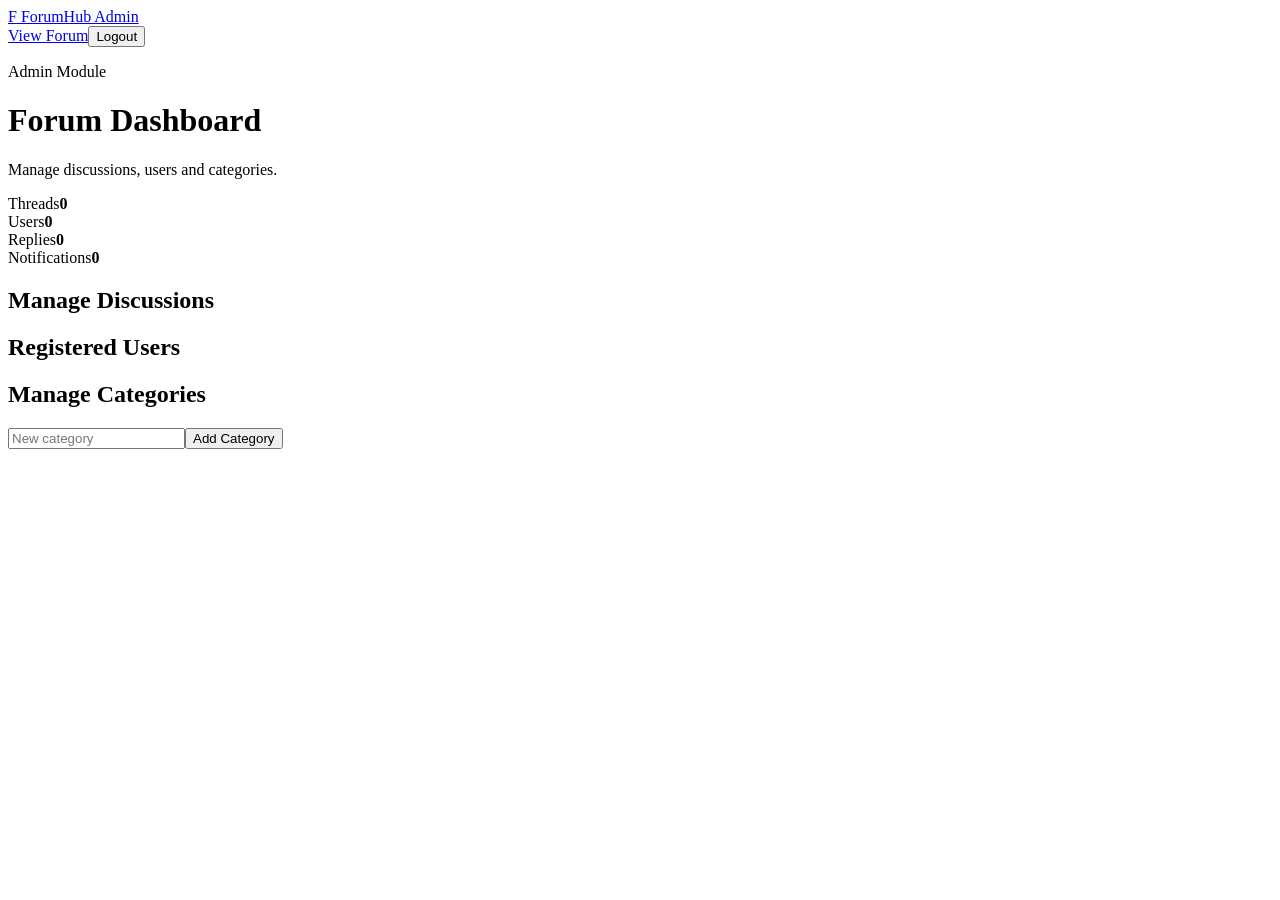
==== admin.html @ 9071fd98 "Add files via upload" ====
<!DOCTYPE html><html><head><meta charset="UTF-8"><meta name="viewport" content="width=device-width,initial-scale=1.0"><title>Admin Dashboard | ForumHub</title><link rel="stylesheet" href="css/style.css"></head>
<body><header class="navbar"><a class="brand" href="index.html"><span class="logo">F</span> ForumHub Admin</a><nav><a href="index.html">View Forum</a><button id="logout" class="btn small danger">Logout</button></nav></header>
<main class="admin"><p class="eyebrow">Admin Module</p><h1>Forum Dashboard</h1><p class="muted">Manage discussions, users and categories.</p>
<div class="dash"><div><span>Threads</span><b id="threadsN">0</b></div><div><span>Users</span><b id="usersN">0</b></div><div><span>Replies</span><b id="repliesN">0</b></div><div><span>Notifications</span><b id="notifsN">0</b></div></div>
<section class="admin-panel"><h2>Manage Discussions</h2><div id="adminThreads"></div></section>
<section class="admin-panel"><h2>Registered Users</h2><div id="adminUsers"></div></section>
<section class="admin-panel"><h2>Manage Categories</h2><form id="catForm" class="inline-form"><input id="catName" required placeholder="New category"><button class="btn primary">Add Category</button></form><div id="cats" class="chips"></div></section>
</main><script src="js/admin.js"></script></body></html>
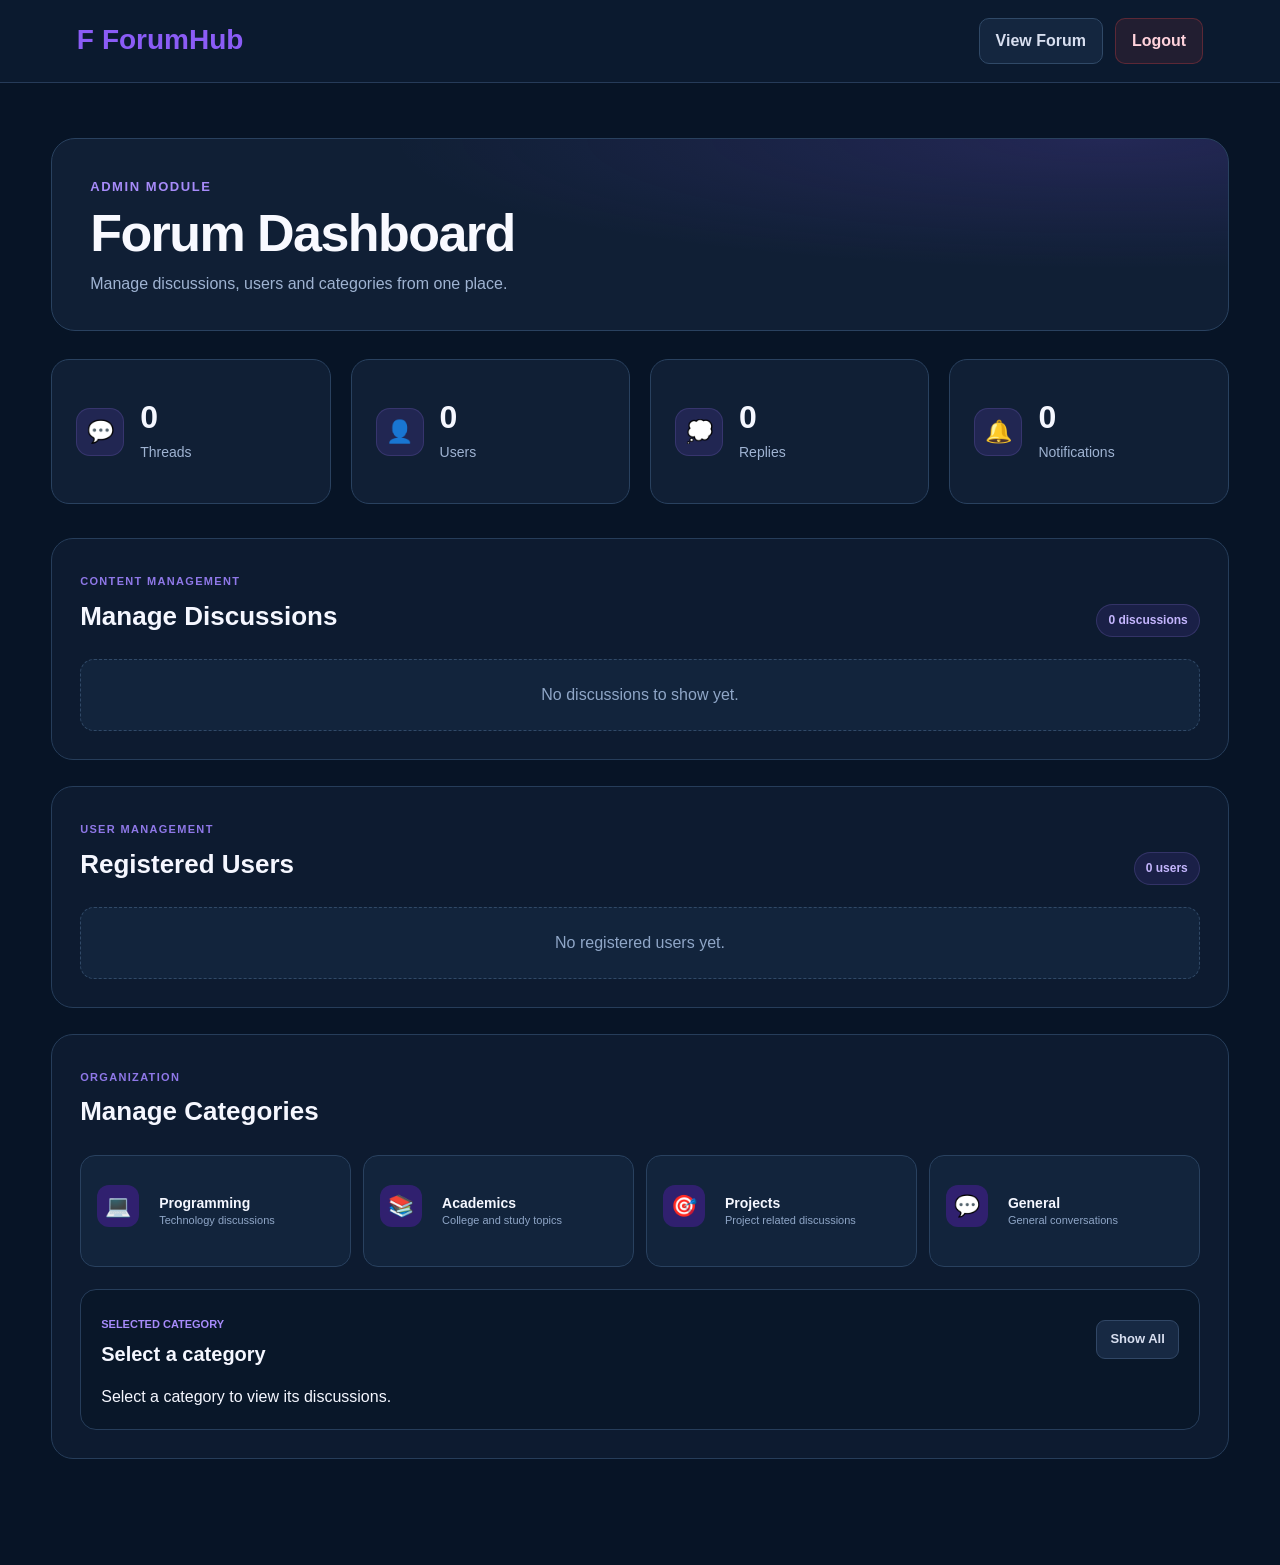
==== commit e60323f4: "Fix discussion flows and polish forum interfaces Connect thread creation, replies, voting, following" ====
--- a/admin.html
+++ b/admin.html
@@ -1,8 +1,224 @@
-<!DOCTYPE html><html><head><meta charset="UTF-8"><meta name="viewport" content="width=device-width,initial-scale=1.0"><title>Admin Dashboard | ForumHub</title><link rel="stylesheet" href="css/style.css"></head>
-<body><header class="navbar"><a class="brand" href="index.html"><span class="logo">F</span> ForumHub Admin</a><nav><a href="index.html">View Forum</a><button id="logout" class="btn small danger">Logout</button></nav></header>
-<main class="admin"><p class="eyebrow">Admin Module</p><h1>Forum Dashboard</h1><p class="muted">Manage discussions, users and categories.</p>
-<div class="dash"><div><span>Threads</span><b id="threadsN">0</b></div><div><span>Users</span><b id="usersN">0</b></div><div><span>Replies</span><b id="repliesN">0</b></div><div><span>Notifications</span><b id="notifsN">0</b></div></div>
-<section class="admin-panel"><h2>Manage Discussions</h2><div id="adminThreads"></div></section>
-<section class="admin-panel"><h2>Registered Users</h2><div id="adminUsers"></div></section>
-<section class="admin-panel"><h2>Manage Categories</h2><form id="catForm" class="inline-form"><input id="catName" required placeholder="New category"><button class="btn primary">Add Category</button></form><div id="cats" class="chips"></div></section>
-</main><script src="js/admin.js"></script></body></html>+<!DOCTYPE html>
+<html lang="en">
+<head>
+    <meta charset="UTF-8">
+    <meta name="viewport" content="width=device-width, initial-scale=1.0">
+    <title>ForumHub Admin</title>
+    <link rel="stylesheet" href="css/style.css">
+</head>
+
+<body>
+
+<header class="navbar admin-navbar">
+    <a href="index.html" class="brand">
+        <span class="brand-f">F</span>
+        <span>Forum<span>Hub</span></span>
+    </a>
+
+    <div class="nav-right">
+        <a href="index.html">View Forum</a>
+        <button id="logoutBtn" class="logout-btn">Logout</button>
+    </div>
+</header>
+
+
+<main class="admin-container">
+
+    <!-- ADMIN HERO -->
+    <section class="admin-header">
+        <p class="eyebrow">ADMIN MODULE</p>
+
+        <h1>Forum Dashboard</h1>
+
+        <p class="admin-intro">
+            Manage discussions, users and categories from one place.
+        </p>
+    </section>
+
+
+    <!-- STATISTICS -->
+    <section class="admin-stats">
+
+        <div class="admin-stat">
+            <div class="icon">💬</div>
+            <div>
+                <span class="count" id="threadsCount">0</span>
+                <p class="title">Threads</p>
+            </div>
+        </div>
+
+        <div class="admin-stat">
+            <div class="icon">👤</div>
+            <div>
+                <span class="count" id="usersCount">0</span>
+                <p class="title">Users</p>
+            </div>
+        </div>
+
+        <div class="admin-stat">
+            <div class="icon">💭</div>
+            <div>
+                <span class="count" id="repliesCount">0</span>
+                <p class="title">Replies</p>
+            </div>
+        </div>
+
+        <div class="admin-stat">
+            <div class="icon">🔔</div>
+            <div>
+                <span class="count" id="notificationsCount">0</span>
+                <p class="title">Notifications</p>
+            </div>
+        </div>
+
+    </section>
+
+
+    <!-- DISCUSSION MANAGEMENT -->
+    <section class="admin-panel">
+
+        <div class="section-heading">
+            <div>
+                <p class="eyebrow">CONTENT MANAGEMENT</p>
+                <h2>Manage Discussions</h2>
+            </div>
+
+            <span id="discussionCountLabel" class="section-count">
+                0 discussions
+            </span>
+        </div>
+
+        <div id="discussionList" class="admin-list">
+            <!-- JavaScript loads discussions here -->
+        </div>
+
+    </section>
+
+
+    <!-- USER MANAGEMENT -->
+    <section class="admin-panel">
+
+        <div class="section-heading">
+            <div>
+                <p class="eyebrow">USER MANAGEMENT</p>
+                <h2>Registered Users</h2>
+            </div>
+
+            <span id="userCountLabel" class="section-count">
+                0 users
+            </span>
+        </div>
+
+        <div id="userList" class="admin-list">
+            <!-- JavaScript loads users here -->
+        </div>
+
+    </section>
+
+
+    <!-- CATEGORY MANAGEMENT -->
+    <section class="admin-panel category-section">
+
+        <div class="section-heading">
+            <div>
+                <p class="eyebrow">ORGANIZATION</p>
+                <h2>Manage Categories</h2>
+            </div>
+        </div>
+
+
+        <div class="admin-category-grid">
+
+            <button
+                class="admin-category-card"
+                data-category="Programming">
+
+                <div class="category-icon">💻</div>
+
+                <div>
+                    <h3>Programming</h3>
+                    <p>Technology discussions</p>
+                </div>
+
+            </button>
+
+
+            <button
+                class="admin-category-card"
+                data-category="Academics">
+
+                <div class="category-icon">📚</div>
+
+                <div>
+                    <h3>Academics</h3>
+                    <p>College and study topics</p>
+                </div>
+
+            </button>
+
+
+            <button
+                class="admin-category-card"
+                data-category="Projects">
+
+                <div class="category-icon">🎯</div>
+
+                <div>
+                    <h3>Projects</h3>
+                    <p>Project related discussions</p>
+                </div>
+
+            </button>
+
+
+            <button
+                class="admin-category-card"
+                data-category="General">
+
+                <div class="category-icon">💬</div>
+
+                <div>
+                    <h3>General</h3>
+                    <p>General conversations</p>
+                </div>
+
+            </button>
+
+        </div>
+
+
+        <!-- CATEGORY RESULTS -->
+        <div id="categoryResults" class="admin-category-results">
+
+            <div class="category-results-header">
+                <div>
+                    <p class="eyebrow">SELECTED CATEGORY</p>
+                    <h2 id="selectedCategory">
+                        Select a category
+                    </h2>
+                </div>
+
+                <button
+                    id="showAllBtn"
+                    class="secondary-btn">
+                    Show All
+                </button>
+            </div>
+
+            <div id="categoryDiscussionList">
+                <div class="empty-box">
+                    Select a category to view its discussions.
+                </div>
+            </div>
+
+        </div>
+
+    </section>
+
+</main>
+
+
+<script src="js/admin.js"></script>
+
+</body>
+</html>
--- a/css/style.css
+++ b/css/style.css
@@ -0,0 +1,1613 @@
+/* =========================================
+   FORUMHUB - COMPLETE CSS
+   ========================================= */
+
+* {
+    margin: 0;
+    padding: 0;
+    box-sizing: border-box;
+}
+
+html {
+    scroll-behavior: smooth;
+}
+
+body {
+    font-family: Arial, Helvetica, sans-serif;
+    background: #071426;
+    color: #f5f7ff;
+    min-height: 100vh;
+    line-height: 1.6;
+}
+
+/* =========================================
+   GENERAL
+   ========================================= */
+
+a {
+    color: inherit;
+    text-decoration: none;
+}
+
+button,
+input,
+select,
+textarea {
+    font-family: inherit;
+}
+
+button {
+    cursor: pointer;
+}
+
+.container {
+    width: min(1200px, 92%);
+    margin: 0 auto;
+}
+
+/* =========================================
+   NAVBAR
+   ========================================= */
+
+.navbar {
+    width: 100%;
+    min-height: 82px;
+    padding: 18px 6%;
+    display: flex;
+    align-items: center;
+    justify-content: space-between;
+    background: #0b1a2f;
+    border-bottom: 1px solid #263b59;
+    position: relative;
+    z-index: 10;
+}
+
+.brand {
+    display: flex;
+    align-items: center;
+    gap: 8px;
+    color: #ffffff;
+    font-size: 28px;
+    font-weight: 800;
+}
+
+.brand span,
+.brand .logo {
+    color: #8b5cf6;
+}
+
+.nav-links {
+    display: flex;
+    align-items: center;
+    gap: 30px;
+}
+
+.nav-links a {
+    color: #d8dff0;
+    font-size: 17px;
+    font-weight: 600;
+    transition: 0.2s ease;
+}
+
+.nav-links a:hover {
+    color: #9b7cff;
+}
+
+/* =========================================
+   BUTTONS
+   ========================================= */
+
+.btn {
+    display: inline-flex;
+    align-items: center;
+    justify-content: center;
+    min-height: 48px;
+    padding: 12px 25px;
+    border: none;
+    border-radius: 14px;
+    background: linear-gradient(135deg, #8b5cf6, #7c4ee8);
+    color: #ffffff;
+    font-size: 16px;
+    font-weight: 700;
+    transition: 0.2s ease;
+}
+
+.btn:hover {
+    transform: translateY(-2px);
+    box-shadow: 0 10px 25px rgba(124, 78, 232, 0.25);
+}
+
+.btn-secondary {
+    background: #172943;
+    border: 1px solid #314766;
+    color: #ffffff;
+}
+
+.btn-danger {
+    background: #351823;
+    border: 1px solid #63303f;
+    color: #ff8fa5;
+}
+
+.btn-small {
+    min-height: 40px;
+    padding: 9px 18px;
+    border-radius: 10px;
+    font-size: 14px;
+}
+
+/* =========================================
+   HOME / HERO
+   ========================================= */
+
+.hero {
+    width: min(1200px, 92%);
+    margin: 0 auto;
+    padding: 75px 0 45px;
+}
+
+.eyebrow {
+    display: inline-block;
+    margin-bottom: 22px;
+    color: #a78bfa;
+    font-size: 18px;
+    font-weight: 700;
+}
+
+.hero h1 {
+    max-width: 850px;
+    margin-bottom: 24px;
+    color: #f8f9ff;
+    font-size: clamp(52px, 7vw, 86px);
+    line-height: 1.03;
+    font-weight: 800;
+    letter-spacing: -2px;
+}
+
+.hero h1 span {
+    color: #8b5cf6;
+}
+
+.hero p {
+    max-width: 900px;
+    margin-bottom: 28px;
+    color: #9fb3d2;
+    font-size: 20px;
+}
+
+.hero-actions {
+    display: flex;
+    flex-wrap: wrap;
+    gap: 12px;
+}
+
+/* =========================================
+   STAT CARDS
+   ========================================= */
+
+.stats {
+    width: min(1200px, 92%);
+    margin: 0 auto;
+    padding: 20px 0 70px;
+
+    display: grid;
+    grid-template-columns: repeat(3, 1fr);
+    gap: 28px;
+}
+
+.stat-card {
+    min-height: 210px;
+    padding: 34px;
+    background: #101f35;
+    border: 1px solid #29415f;
+    border-radius: 28px;
+    display: flex;
+    flex-direction: column;
+    justify-content: center;
+}
+
+.stat-card .number {
+    margin-bottom: 12px;
+    color: #f6f7ff;
+    font-size: 48px;
+    font-weight: 800;
+}
+
+.stat-card .label {
+    color: #9db4d5;
+    font-size: 19px;
+}
+
+/* =========================================
+   SECTION
+   ========================================= */
+
+.section {
+    width: min(1200px, 92%);
+    margin: 0 auto;
+    padding: 40px 0 70px;
+}
+
+.section-label {
+    margin-bottom: 8px;
+    color: #a78bfa;
+    font-size: 18px;
+    font-weight: 800;
+    letter-spacing: 2px;
+    text-transform: uppercase;
+}
+
+.section h2 {
+    margin-bottom: 25px;
+    color: #f5f7ff;
+    font-size: 42px;
+    line-height: 1.15;
+}
+
+/* =========================================
+   SEARCH / FILTER AREA
+   THIS FIXES THE BOTTOM-LEFT SECTION
+   ========================================= */
+
+.search-bar {
+    width: 100%;
+    margin: 20px 0 35px;
+
+    display: flex;
+    align-items: center;
+    gap: 14px;
+    flex-wrap: wrap;
+}
+
+.search-bar input {
+    width: min(500px, 100%);
+    height: 52px;
+    padding: 0 18px;
+
+    background: #101f35;
+    color: #ffffff;
+
+    border: 1px solid #334c6d;
+    border-radius: 12px;
+
+    outline: none;
+    font-size: 16px;
+
+    transition: 0.2s ease;
+}
+
+.search-bar input::placeholder {
+    color: #7f96b8;
+}
+
+.search-bar input:focus {
+    border-color: #8b5cf6;
+    box-shadow: 0 0 0 3px rgba(139, 92, 246, 0.15);
+}
+
+.search-bar select {
+    min-width: 190px;
+    height: 52px;
+    padding: 0 42px 0 16px;
+
+    background: #101f35;
+    color: #ffffff;
+
+    border: 1px solid #334c6d;
+    border-radius: 12px;
+
+    outline: none;
+    font-size: 16px;
+
+    cursor: pointer;
+}
+
+.search-bar select:focus {
+    border-color: #8b5cf6;
+}
+
+.search-bar option {
+    background: #101f35;
+    color: #ffffff;
+}
+
+.search-bar button {
+    height: 52px;
+    padding: 0 25px;
+
+    background: #8b5cf6;
+    color: #ffffff;
+
+    border: none;
+    border-radius: 12px;
+
+    font-size: 16px;
+    font-weight: 700;
+
+    transition: 0.2s ease;
+}
+
+.search-bar button:hover {
+    background: #7c4ee8;
+    transform: translateY(-1px);
+}
+
+/* =========================================
+   LATEST DISCUSSIONS
+   ========================================= */
+
+.discussions-grid {
+    display: grid;
+    grid-template-columns: repeat(2, minmax(0, 1fr));
+    gap: 24px;
+}
+
+.discussion-card {
+    display: block;
+    min-width: 0;
+    padding: 28px;
+    color: inherit;
+    text-decoration: none;
+    cursor: pointer;
+
+    background: #101f35;
+    border: 1px solid #29415f;
+    border-radius: 22px;
+
+    transition: 0.2s ease;
+}
+
+.discussion-card:hover {
+    border-color: #7652d8;
+    transform: translateY(-3px);
+}
+
+.category-badge {
+    display: inline-flex;
+    align-items: center;
+
+    padding: 7px 14px;
+    margin-bottom: 18px;
+
+    background: rgba(124, 78, 232, 0.15);
+    color: #a78bfa;
+
+    border-radius: 999px;
+
+    font-size: 14px;
+    font-weight: 700;
+}
+
+.discussion-card h3 {
+    margin-bottom: 12px;
+
+    color: #f5f7ff;
+    font-size: 25px;
+    line-height: 1.25;
+
+    overflow-wrap: anywhere;
+}
+
+.discussion-card p {
+    margin-bottom: 18px;
+    color: #9fb3d2;
+}
+
+.discussion-meta {
+    color: #8299ba;
+    font-size: 14px;
+}
+
+.discussion-actions {
+    display: flex;
+    flex-wrap: wrap;
+    gap: 10px;
+    margin-top: 22px;
+}
+
+/* =========================================
+   CATEGORY CARDS
+   ========================================= */
+
+.categories {
+    width: min(1200px, 92%);
+    margin: 0 auto;
+    padding: 30px 0 70px;
+}
+
+.category-grid {
+    display: grid;
+    grid-template-columns: repeat(2, minmax(0, 1fr));
+    gap: 24px;
+}
+
+.category-card {
+    min-height: 150px;
+    padding: 30px;
+
+    display: flex;
+    align-items: center;
+    gap: 25px;
+
+    background: #152842;
+    border: 1px solid #304967;
+    border-radius: 24px;
+
+    transition: 0.2s ease;
+}
+
+.category-card:hover {
+    border-color: #8b5cf6;
+    transform: translateY(-3px);
+}
+
+.category-icon {
+    width: 76px;
+    height: 76px;
+    flex-shrink: 0;
+
+    display: flex;
+    align-items: center;
+    justify-content: center;
+
+    background: #30206f;
+    border-radius: 18px;
+
+    font-size: 38px;
+}
+
+.category-info {
+    min-width: 0;
+}
+
+.category-info h3 {
+    margin-bottom: 8px;
+    color: #ffffff;
+    font-size: 25px;
+}
+
+.category-info p {
+    color: #9db4d5;
+    font-size: 17px;
+}
+
+/* =========================================
+   FORMS
+   ========================================= */
+
+.form-container {
+    width: min(800px, 92%);
+    margin: 50px auto;
+    padding: 35px;
+
+    background: #101f35;
+    border: 1px solid #29415f;
+    border-radius: 24px;
+}
+
+.form-group {
+    margin-bottom: 22px;
+}
+
+.form-group label {
+    display: block;
+    margin-bottom: 8px;
+
+    color: #e9edfa;
+    font-size: 15px;
+    font-weight: 700;
+}
+
+.form-group input,
+.form-group select,
+.form-group textarea {
+    width: 100%;
+    padding: 14px 16px;
+
+    background: #0b192d;
+    color: #ffffff;
+
+    border: 1px solid #334c6d;
+    border-radius: 12px;
+
+    outline: none;
+    font-size: 16px;
+}
+
+.form-group input,
+.form-group select {
+    height: 50px;
+}
+
+.form-group textarea {
+    min-height: 150px;
+    resize: vertical;
+}
+
+.form-group input:focus,
+.form-group select:focus,
+.form-group textarea:focus {
+    border-color: #8b5cf6;
+    box-shadow: 0 0 0 3px rgba(139, 92, 246, 0.12);
+}
+
+.create-card .form-actions {
+    display: flex;
+    align-items: center;
+    justify-content: flex-start;
+    flex-wrap: wrap;
+    gap: 12px;
+    margin-top: 28px;
+}
+
+.create-card .form-actions .secondary-btn,
+.create-card .form-actions .primary-btn {
+    min-height: 46px;
+    display: inline-flex;
+    align-items: center;
+    justify-content: center;
+    padding: 11px 22px;
+    border-radius: 10px;
+    font: inherit;
+    font-weight: 700;
+    text-decoration: none;
+    cursor: pointer;
+    transition: transform 0.2s ease, background 0.2s ease, border-color 0.2s ease;
+}
+
+.create-card .form-actions .secondary-btn {
+    color: #d8dff0;
+    background: #172943;
+    border: 1px solid #314766;
+}
+
+.create-card .form-actions .primary-btn {
+    color: #ffffff;
+    background: linear-gradient(135deg, #8b5cf6, #7c4ee8);
+    border: 1px solid transparent;
+}
+
+.create-card .form-actions .secondary-btn:hover,
+.create-card .form-actions .primary-btn:hover {
+    transform: translateY(-2px);
+}
+
+.create-card .form-actions .secondary-btn:hover {
+    border-color: #8b5cf6;
+}
+
+.create-card .form-actions .primary-btn:hover {
+    box-shadow: 0 8px 20px rgba(124, 78, 232, 0.25);
+}
+
+/* =========================================
+   ADMIN DASHBOARD
+   ========================================= */
+
+.admin-container {
+    width: min(1400px, 92%);
+    margin: 0 auto;
+    padding: 55px 0 80px;
+}
+
+.admin-header {
+    margin-bottom: 35px;
+}
+
+.admin-header .eyebrow {
+    margin-bottom: 12px;
+}
+
+.admin-header h1 {
+    margin-bottom: 12px;
+    font-size: 58px;
+}
+
+.admin-header p {
+    color: #9fb3d2;
+    font-size: 19px;
+}
+
+/* Admin statistic cards */
+
+.admin-stats {
+    display: grid;
+    grid-template-columns: repeat(4, minmax(0, 1fr));
+    gap: 20px;
+    margin-bottom: 35px;
+}
+
+.admin-stat {
+    min-height: 170px;
+    padding: 28px;
+
+    background: #101f35;
+    border: 1px solid #29415f;
+    border-radius: 22px;
+
+    display: flex;
+    flex-direction: column;
+    justify-content: center;
+}
+
+.admin-stat .icon {
+    margin-bottom: 10px;
+    font-size: 28px;
+}
+
+.admin-stat .count {
+    color: #9db4d5;
+    font-size: 34px;
+    font-weight: 800;
+}
+
+.admin-stat .title {
+    color: #f5f7ff;
+    font-size: 18px;
+}
+
+/* Admin content boxes */
+
+.admin-panel {
+    width: 100%;
+    margin-bottom: 30px;
+    padding: 32px;
+
+    background: #101f35;
+    border: 1px solid #29415f;
+    border-radius: 24px;
+}
+
+.admin-panel .section-label {
+    margin-bottom: 12px;
+}
+
+.admin-panel h2 {
+    margin-bottom: 20px;
+    color: #f5f7ff;
+    font-size: 34px;
+}
+
+/* =========================================
+   ADMIN DISCUSSION ITEMS
+   ========================================= */
+
+.admin-list {
+    display: grid;
+    gap: 15px;
+}
+
+.admin-item {
+    padding: 22px;
+
+    background: #14263f;
+    border: 1px solid #2c4665;
+    border-radius: 16px;
+
+    display: flex;
+    align-items: center;
+    justify-content: space-between;
+    gap: 20px;
+}
+
+.admin-item-content {
+    min-width: 0;
+}
+
+.admin-item h3 {
+    margin-bottom: 6px;
+    color: #ffffff;
+    font-size: 20px;
+    overflow-wrap: anywhere;
+}
+
+.admin-item p {
+    color: #91a8c8;
+}
+
+.admin-item-actions {
+    display: flex;
+    flex-shrink: 0;
+    gap: 10px;
+}
+
+/* =========================================
+   ADMIN CATEGORY SECTION
+   ========================================= */
+
+.admin-category-grid {
+    display: grid;
+    grid-template-columns: repeat(2, minmax(0, 1fr));
+    gap: 20px;
+}
+
+.admin-category-card {
+    padding: 24px;
+
+    background: #14263f;
+    border: 1px solid #2c4665;
+    border-radius: 18px;
+
+    display: flex;
+    align-items: center;
+    gap: 20px;
+
+    transition: 0.2s ease;
+}
+
+.admin-category-card:hover {
+    border-color: #8b5cf6;
+    transform: translateY(-2px);
+}
+
+.admin-category-card .category-icon {
+    width: 65px;
+    height: 65px;
+    font-size: 30px;
+}
+
+/* Admin dashboard uses the same cards and colors as the forum. */
+.admin-navbar .nav-right {
+    display: flex;
+    align-items: center;
+    gap: 12px;
+}
+
+.admin-navbar .nav-right > a,
+.admin-navbar .logout-btn {
+    min-height: 42px;
+    display: inline-flex;
+    align-items: center;
+    justify-content: center;
+    padding: 9px 16px;
+    color: #d8dff0;
+    background: #14263f;
+    border: 1px solid #304967;
+    border-radius: 10px;
+    font: inherit;
+    font-weight: 700;
+    text-decoration: none;
+}
+
+.admin-navbar .logout-btn {
+    color: #ffd2dc;
+    background: rgba(239, 68, 68, 0.1);
+    border-color: rgba(239, 68, 68, 0.28);
+}
+
+.admin-navbar .nav-right > a:hover,
+.admin-navbar .logout-btn:hover {
+    border-color: #8b5cf6;
+}
+
+.admin-header {
+    margin-bottom: 28px;
+    padding: 34px 38px;
+    background: radial-gradient(ellipse at 90% 0%, rgba(124, 78, 232, 0.18), transparent 48%), #101f35;
+    border: 1px solid #29415f;
+    border-radius: 24px;
+}
+
+.admin-header .eyebrow {
+    margin-bottom: 8px;
+    color: #a78bfa;
+    font-size: 13px;
+    letter-spacing: 0.12em;
+}
+
+.admin-header h1 {
+    margin: 0 0 8px;
+    color: #f8f9ff;
+    font-size: clamp(36px, 5vw, 52px);
+    line-height: 1.1;
+    letter-spacing: -0.03em;
+}
+
+.admin-header .admin-intro {
+    color: #9fb3d2;
+    font-size: 16px;
+}
+
+.admin-stats {
+    margin-bottom: 34px;
+}
+
+.admin-stat {
+    min-height: 145px;
+    padding: 22px 24px;
+    display: grid;
+    grid-template-columns: 48px 1fr;
+    align-items: center;
+    gap: 16px;
+    background: #101f35;
+    border: 1px solid #29415f;
+    border-radius: 18px;
+    transition: border-color 0.2s ease, transform 0.2s ease;
+}
+
+.admin-stat:hover {
+    transform: translateY(-2px);
+    border-color: #5c4aa0;
+}
+
+.admin-stat .icon {
+    width: 48px;
+    height: 48px;
+    display: grid;
+    place-items: center;
+    margin: 0;
+    background: rgba(124, 78, 232, 0.16);
+    border: 1px solid rgba(167, 139, 250, 0.16);
+    border-radius: 14px;
+    font-size: 22px;
+}
+
+.admin-stat .count {
+    display: block;
+    color: #f5f7ff;
+    font-size: 32px;
+    font-weight: 800;
+    line-height: 1.1;
+}
+
+.admin-stat .title {
+    margin-top: 5px;
+    color: #9fb3d2;
+    font-size: 14px;
+}
+
+.admin-panel {
+    margin-bottom: 26px;
+    padding: 28px;
+    background: #0d1b30;
+    border: 1px solid #263d5a;
+    border-radius: 22px;
+}
+
+.admin-panel .section-heading {
+    align-items: end;
+    margin-bottom: 22px;
+}
+
+.admin-panel .section-heading .eyebrow {
+    margin: 0 0 5px;
+    color: #8f78e8;
+    font-size: 11px;
+    letter-spacing: 0.12em;
+}
+
+.admin-panel .section-heading h2 {
+    margin: 0;
+    color: #f5f7ff;
+    font-size: 26px;
+}
+
+.section-count,
+.admin-role {
+    padding: 6px 11px;
+    color: #c4b5fd;
+    background: rgba(124, 78, 232, 0.12);
+    border: 1px solid rgba(167, 139, 250, 0.18);
+    border-radius: 999px;
+    font-size: 12px;
+    font-weight: 700;
+    white-space: nowrap;
+}
+
+.admin-list {
+    display: grid;
+    gap: 12px;
+}
+
+.admin-item {
+    min-width: 0;
+    padding: 18px 20px;
+    background: #12243c;
+    border: 1px solid #29415f;
+    border-radius: 15px;
+    transition: border-color 0.2s ease;
+}
+
+.admin-item:hover {
+    border-color: #5c4aa0;
+}
+
+.admin-item-content {
+    min-width: 0;
+}
+
+.admin-item-category {
+    margin: 0 0 8px;
+    padding: 4px 9px;
+    font-size: 11px;
+}
+
+.admin-item h3 {
+    margin: 0 0 6px;
+    color: #f5f7ff;
+    font-size: 17px;
+}
+
+.admin-item p {
+    margin: 0 0 8px;
+    color: #9fb3d2;
+    font-size: 13px;
+    line-height: 1.5;
+}
+
+.admin-item p:not(.admin-item-meta) {
+    display: -webkit-box;
+    overflow: hidden;
+    -webkit-box-orient: vertical;
+    -webkit-line-clamp: 2;
+}
+
+.admin-item .admin-item-meta {
+    margin: 0;
+    color: #788eaf;
+    font-size: 12px;
+}
+
+.admin-item-actions {
+    margin-top: 14px;
+}
+
+.admin-user-item {
+    display: flex;
+    align-items: center;
+    gap: 14px;
+}
+
+.admin-user-item .admin-item-content {
+    flex: 1;
+}
+
+.admin-user-item .admin-item-content p {
+    margin: 0;
+}
+
+.admin-user-avatar {
+    width: 42px;
+    height: 42px;
+    flex: 0 0 42px;
+    display: grid;
+    place-items: center;
+    color: #e8e2ff;
+    background: linear-gradient(135deg, #6244bd, #362964);
+    border-radius: 50%;
+    font-weight: 800;
+}
+
+.admin-category-grid {
+    grid-template-columns: repeat(4, minmax(0, 1fr));
+    gap: 12px;
+}
+
+.admin-category-card {
+    width: 100%;
+    min-height: 112px;
+    padding: 16px;
+    text-align: left;
+    color: #f5f7ff;
+    background: #12243c;
+    border: 1px solid #29415f;
+    border-radius: 15px;
+    cursor: pointer;
+}
+
+.admin-category-card .category-icon {
+    width: 42px;
+    height: 42px;
+    margin-bottom: 10px;
+    border-radius: 12px;
+    font-size: 21px;
+}
+
+.admin-category-card h3 {
+    margin: 0 0 3px;
+    font-size: 14px;
+}
+
+.admin-category-card p {
+    color: #8fa6c7;
+    font-size: 11px;
+}
+
+.admin-category-card:hover,
+.admin-category-card:focus-visible {
+    border-color: #8b5cf6;
+    outline: none;
+}
+
+.admin-category-results {
+    margin-top: 22px;
+    padding: 20px;
+    background: rgba(7, 20, 38, 0.6);
+    border: 1px solid #263d5a;
+    border-radius: 16px;
+}
+
+.category-results-header {
+    display: flex;
+    align-items: center;
+    justify-content: space-between;
+    gap: 16px;
+    margin-bottom: 14px;
+}
+
+.category-results-header .eyebrow {
+    margin: 0 0 4px;
+    font-size: 11px;
+}
+
+.category-results-header h2 {
+    margin: 0;
+    font-size: 20px;
+}
+
+.admin-category-results .secondary-btn {
+    min-height: 38px;
+    padding: 8px 13px;
+    color: #d8dff0;
+    background: #172943;
+    border: 1px solid #314766;
+    border-radius: 9px;
+    font: inherit;
+    font-size: 13px;
+    font-weight: 700;
+}
+
+.admin-category-results .secondary-btn:hover {
+    border-color: #8b5cf6;
+}
+
+.category-result-item {
+    display: flex;
+    justify-content: space-between;
+    gap: 14px;
+    padding: 12px 0;
+    color: #e5ebf7;
+    border-top: 1px solid #263d5a;
+}
+
+.category-result-item span {
+    color: #8fa6c7;
+    font-size: 13px;
+}
+
+.admin-empty {
+    padding: 22px;
+    color: #8fa6c7;
+    background: #12243c;
+    border: 1px dashed #304967;
+    border-radius: 14px;
+    text-align: center;
+}
+
+@media (max-width: 900px) {
+    .admin-category-grid { grid-template-columns: repeat(2, minmax(0, 1fr)); }
+}
+
+@media (max-width: 600px) {
+    .admin-container { padding-top: 28px; }
+    .admin-header, .admin-panel { padding: 20px; }
+    .admin-panel .section-heading { align-items: flex-start; flex-direction: column; }
+    .admin-navbar { align-items: center; }
+    .admin-navbar .nav-right { width: auto; }
+    .admin-category-grid { grid-template-columns: 1fr 1fr; }
+    .admin-user-item { flex-wrap: wrap; }
+}
+
+/* =========================================
+   NOTIFICATIONS
+   ========================================= */
+
+.notifications {
+    display: grid;
+    gap: 15px;
+}
+
+.notification {
+    padding: 20px;
+
+    background: #14263f;
+    border: 1px solid #2c4665;
+    border-radius: 16px;
+}
+
+.notification h3 {
+    margin-bottom: 6px;
+    color: #ffffff;
+}
+
+.notification p {
+    color: #91a8c8;
+}
+
+.page-container {
+    width: min(980px, 92%);
+    margin: 0 auto;
+    padding: 56px 0 80px;
+}
+
+.form-section > h1 {
+    margin: 4px 0 10px;
+    color: #f5f7ff;
+    font-size: clamp(34px, 5vw, 48px);
+    line-height: 1.15;
+}
+
+.form-section > p {
+    max-width: 680px;
+    color: #9fb3d2;
+    font-size: 17px;
+}
+
+.hero-badge {
+    display: inline-flex;
+    align-items: center;
+    padding: 7px 13px;
+    color: #c4b5fd;
+    background: rgba(124, 78, 232, 0.15);
+    border: 1px solid rgba(167, 139, 250, 0.2);
+    border-radius: 999px;
+    font-size: 13px;
+    font-weight: 700;
+}
+
+.notification-list {
+    display: grid;
+    gap: 14px;
+    margin-top: 30px;
+}
+
+.notification-item {
+    display: grid;
+    grid-template-columns: 42px minmax(0, 1fr) auto;
+    align-items: start;
+    gap: 16px;
+    padding: 20px 22px;
+    background: #101f35;
+    border: 1px solid #29415f;
+    border-radius: 16px;
+}
+
+.notification-icon,
+.empty-icon {
+    display: grid;
+    place-items: center;
+    width: 42px;
+    height: 42px;
+    color: #c4b5fd;
+    background: rgba(124, 78, 232, 0.16);
+    border-radius: 12px;
+    font-size: 20px;
+}
+
+.notification-content h3 {
+    margin: 1px 0 4px;
+    color: #f5f7ff;
+    font-size: 17px;
+}
+
+.notification-content p {
+    color: #9fb3d2;
+    line-height: 1.5;
+    overflow-wrap: anywhere;
+}
+
+.notification-time {
+    color: #8198b9;
+    font-size: 13px;
+    white-space: nowrap;
+}
+
+.empty-notifications {
+    padding: 36px 24px;
+    text-align: center;
+    background: #101f35;
+    border: 1px dashed #334c6d;
+    border-radius: 16px;
+}
+
+.empty-notifications .empty-icon {
+    margin: 0 auto 14px;
+}
+
+.empty-notifications h3 {
+    margin-bottom: 6px;
+}
+
+.empty-notifications p {
+    color: #9fb3d2;
+}
+
+@media (max-width: 600px) {
+    .page-container { padding-top: 36px; }
+    .notification-item { grid-template-columns: 36px minmax(0, 1fr); padding: 16px; gap: 12px; }
+    .notification-icon { width: 36px; height: 36px; }
+    .notification-time { grid-column: 2; }
+}
+
+/* =========================================
+   LOGIN
+   ========================================= */
+
+.login-page {
+    min-height: 100vh;
+    display: flex;
+    align-items: center;
+    justify-content: center;
+    padding: 30px;
+}
+
+.login-box {
+    width: min(450px, 100%);
+    padding: 40px;
+
+    background: #101f35;
+    border: 1px solid #29415f;
+    border-radius: 24px;
+}
+
+.login-box h1 {
+    margin-bottom: 10px;
+    font-size: 36px;
+}
+
+.login-box > p {
+    margin-bottom: 28px;
+    color: #9fb3d2;
+}
+
+/* =========================================
+   VIEW DISCUSSION
+   ========================================= */
+
+.thread-container {
+    width: min(1000px, 92%);
+    margin: 50px auto;
+}
+
+.thread-box {
+    padding: 35px;
+
+    background: #101f35;
+    border: 1px solid #29415f;
+    border-radius: 24px;
+}
+
+.thread-box h1 {
+    margin: 18px 0;
+    color: #ffffff;
+    font-size: 42px;
+    overflow-wrap: anywhere;
+}
+
+.thread-author {
+    margin-bottom: 25px;
+    color: #9fb3d2;
+}
+
+.thread-description {
+    color: #d9e1f0;
+    font-size: 18px;
+    white-space: pre-wrap;
+}
+
+.thread-container {
+    padding: 48px 0 70px;
+}
+
+.thread-box h1 {
+    overflow-wrap: anywhere;
+}
+
+.thread-actions {
+    display: flex;
+    flex-wrap: wrap;
+    gap: 10px;
+    margin-top: 28px;
+}
+
+.replies-section,
+.reply-box {
+    margin-top: 32px;
+    padding: 28px 32px;
+    background: #101f35;
+    border: 1px solid #29415f;
+    border-radius: 20px;
+}
+
+.section-heading {
+    display: flex;
+    align-items: center;
+    justify-content: space-between;
+    gap: 16px;
+    margin-bottom: 20px;
+}
+
+.section-heading h2,
+.reply-box h2 {
+    color: #f5f7ff;
+    font-size: 26px;
+}
+
+.reply-count,
+.reply-help,
+.reply-card small {
+    color: #9fb3d2;
+}
+
+.reply-card {
+    margin-top: 12px;
+    padding: 18px 20px;
+    background: #152842;
+    border: 1px solid #304967;
+    border-radius: 14px;
+}
+
+.reply-card p {
+    margin-bottom: 8px;
+    white-space: pre-wrap;
+    overflow-wrap: anywhere;
+}
+
+.reply-box form {
+    margin-top: 20px;
+}
+
+.reply-box textarea {
+    display: block;
+    width: 100%;
+    min-height: 150px;
+    padding: 15px;
+    color: #f5f7ff;
+    background: #09182b;
+    border: 1px solid #304967;
+    border-radius: 12px;
+    resize: vertical;
+}
+
+.reply-form-bottom {
+    display: flex;
+    align-items: center;
+    justify-content: space-between;
+    gap: 16px;
+    margin-top: 14px;
+}
+
+.reply-status {
+    color: #86efac;
+}
+
+.post-reply-btn {
+    min-height: 44px;
+    padding: 10px 20px;
+    color: #fff;
+    font-weight: 700;
+    background: linear-gradient(135deg, #8b5cf6, #7c4ee8);
+    border: 0;
+    border-radius: 10px;
+}
+
+@media (max-width: 700px) {
+    .thread-container { padding-top: 28px; }
+    .thread-box, .replies-section, .reply-box { padding: 22px; }
+    .section-heading { align-items: flex-start; flex-direction: column; }
+}
+
+/* =========================================
+   FOOTER
+   ========================================= */
+
+.footer {
+    margin-top: 60px;
+    padding: 35px 6%;
+
+    background: #0b1a2f;
+    border-top: 1px solid #263b59;
+
+    text-align: center;
+    color: #7f96b8;
+}
+
+/* =========================================
+   EMPTY STATES
+   ========================================= */
+
+.empty-state {
+    padding: 50px 25px;
+
+    background: #101f35;
+    border: 1px dashed #334c6d;
+    border-radius: 18px;
+
+    text-align: center;
+}
+
+.empty-state h3 {
+    margin-bottom: 8px;
+    color: #ffffff;
+}
+
+.empty-state p {
+    color: #8fa6c7;
+}
+
+/* =========================================
+   CUSTOM ALERT / MODAL
+   ========================================= */
+
+/*
+   If JavaScript uses alert(), the browser's own
+   alert cannot be styled.
+
+   Use .modal for a proper ForumHub popup.
+*/
+
+.modal-overlay {
+    position: fixed;
+    inset: 0;
+
+    display: flex;
+    align-items: center;
+    justify-content: center;
+
+    padding: 20px;
+
+    background: rgba(3, 10, 22, 0.78);
+
+    z-index: 9999;
+}
+
+.modal {
+    width: min(560px, 100%);
+    padding: 30px;
+
+    background: #101f35;
+    border: 1px solid #405777;
+    border-radius: 20px;
+
+    box-shadow: 0 25px 70px rgba(0, 0, 0, 0.5);
+}
+
+.modal h2 {
+    margin-bottom: 18px;
+    color: #ffffff;
+}
+
+.modal p {
+    margin-bottom: 22px;
+    color: #b9c8dc;
+    white-space: pre-line;
+}
+
+.modal-actions {
+    display: flex;
+    justify-content: flex-end;
+    gap: 10px;
+}
+
+/* =========================================
+   RESPONSIVE
+   ========================================= */
+
+@media (max-width: 1000px) {
+
+    .admin-stats {
+        grid-template-columns: repeat(2, minmax(0, 1fr));
+    }
+
+    .stats {
+        grid-template-columns: 1fr;
+    }
+
+    .category-grid,
+    .admin-category-grid,
+    .discussions-grid {
+        grid-template-columns: 1fr;
+    }
+
+    .hero h1 {
+        font-size: 60px;
+    }
+}
+
+@media (max-width: 700px) {
+
+    .navbar {
+        padding: 16px 5%;
+        flex-direction: column;
+        align-items: flex-start;
+        gap: 15px;
+    }
+
+    .nav-links {
+        width: 100%;
+        flex-wrap: wrap;
+        gap: 15px;
+    }
+
+    .hero {
+        padding-top: 50px;
+    }
+
+    .hero h1 {
+        font-size: 48px;
+        letter-spacing: -1px;
+    }
+
+    .hero p {
+        font-size: 17px;
+    }
+
+    .section h2 {
+        font-size: 34px;
+    }
+
+    .admin-header h1 {
+        font-size: 42px;
+    }
+
+    .admin-stats {
+        grid-template-columns: 1fr;
+    }
+
+    .admin-item {
+        flex-direction: column;
+        align-items: flex-start;
+    }
+
+    .admin-item-actions {
+        width: 100%;
+    }
+
+    .search-bar {
+        flex-direction: column;
+        align-items: stretch;
+    }
+
+    .search-bar input,
+    .search-bar select,
+    .search-bar button {
+        width: 100%;
+    }
+
+    .category-card {
+        align-items: flex-start;
+    }
+}
+
+@media (max-width: 450px) {
+
+    .hero h1 {
+        font-size: 40px;
+    }
+
+    .stat-card {
+        min-height: 170px;
+        padding: 25px;
+    }
+
+    .category-card {
+        padding: 22px;
+        gap: 15px;
+    }
+
+    .category-icon {
+        width: 60px;
+        height: 60px;
+        font-size: 30px;
+    }
+
+    .category-info h3 {
+        font-size: 21px;
+    }
+
+    .form-container,
+    .admin-panel,
+    .thread-box {
+        padding: 22px;
+    }
+}
